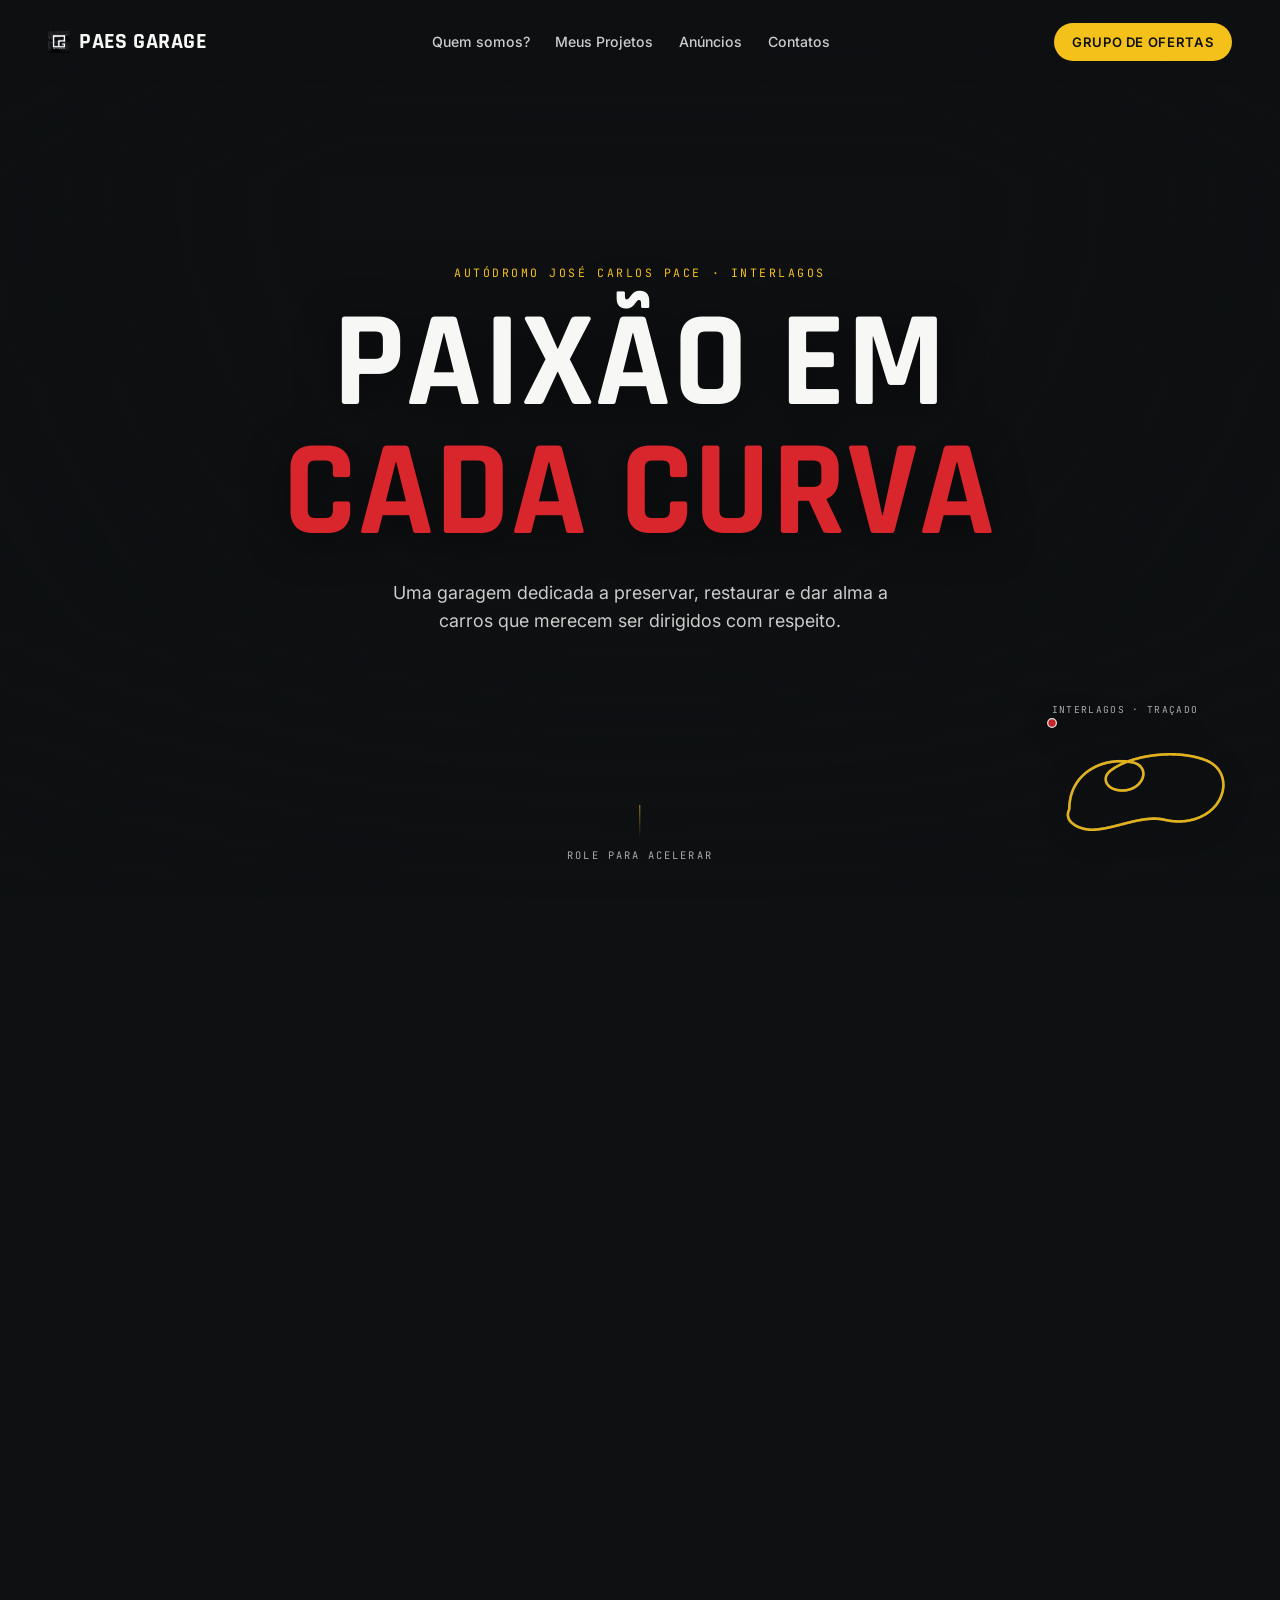
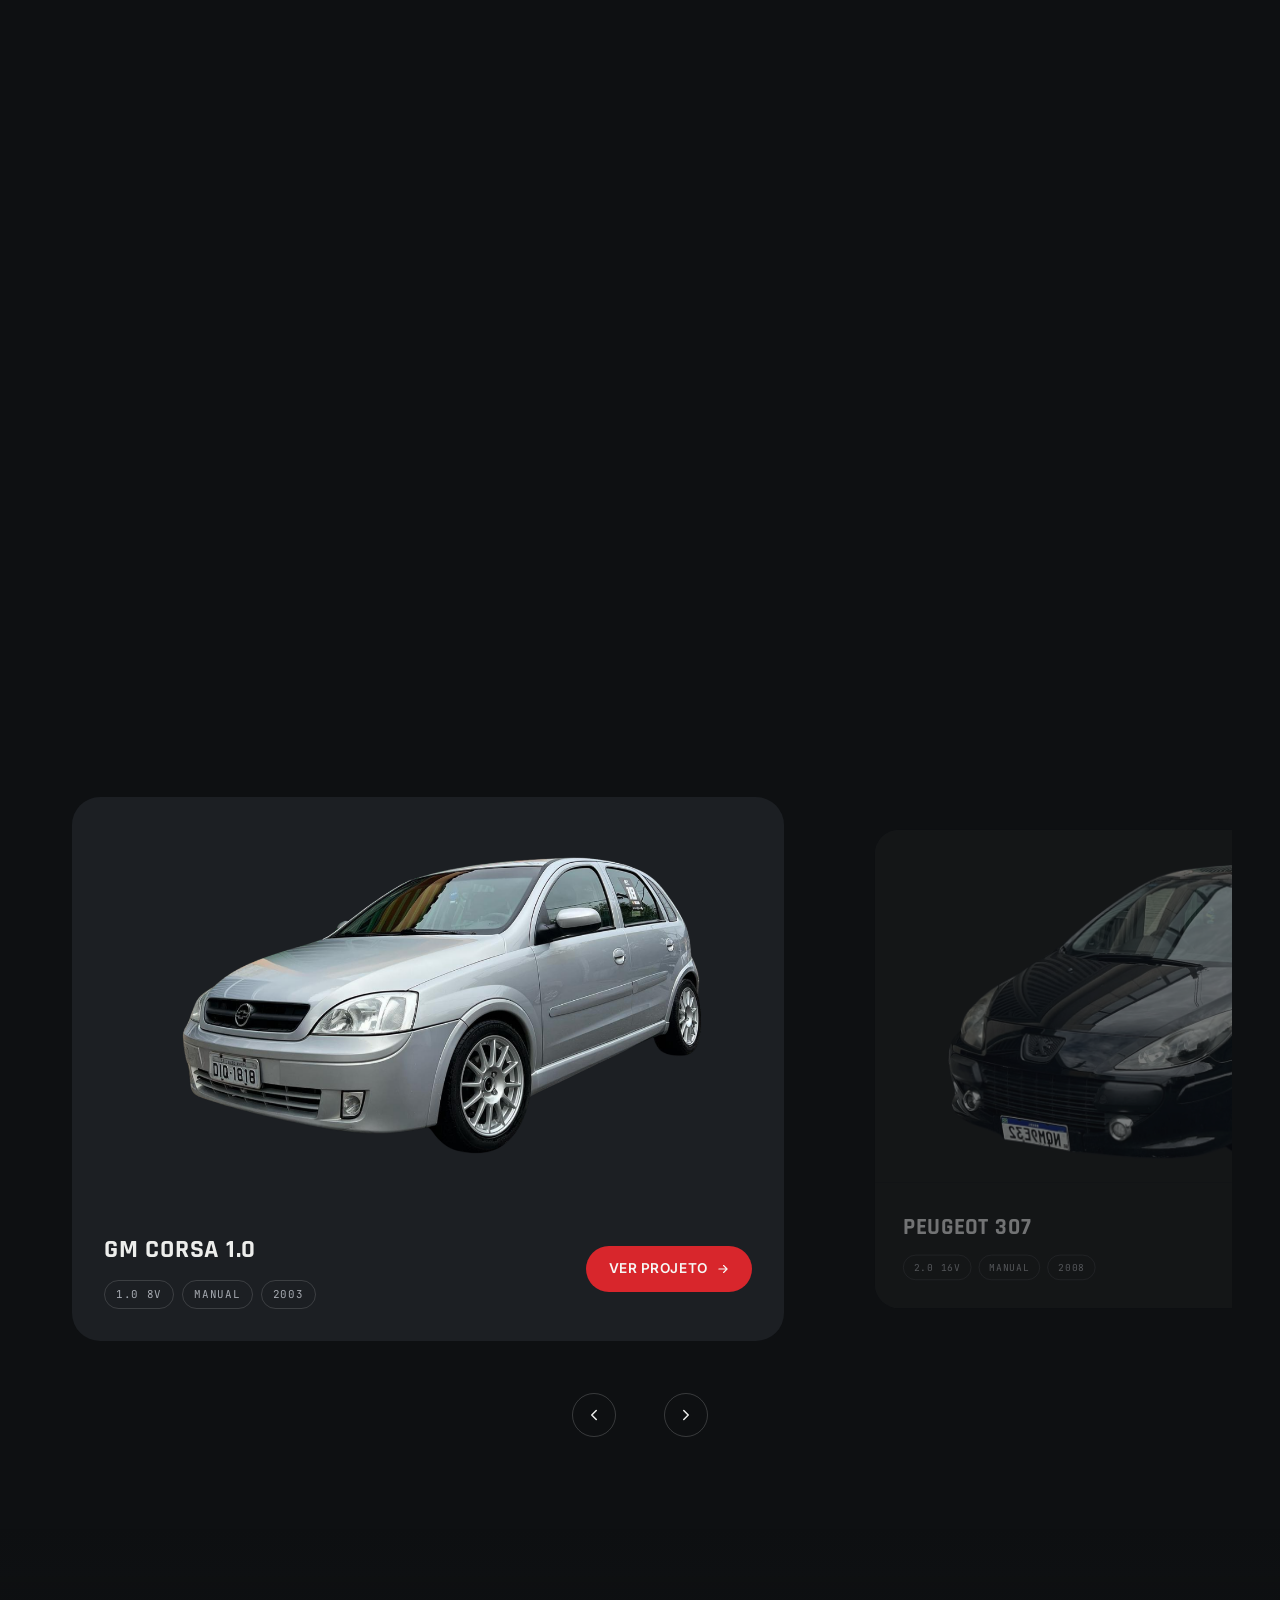
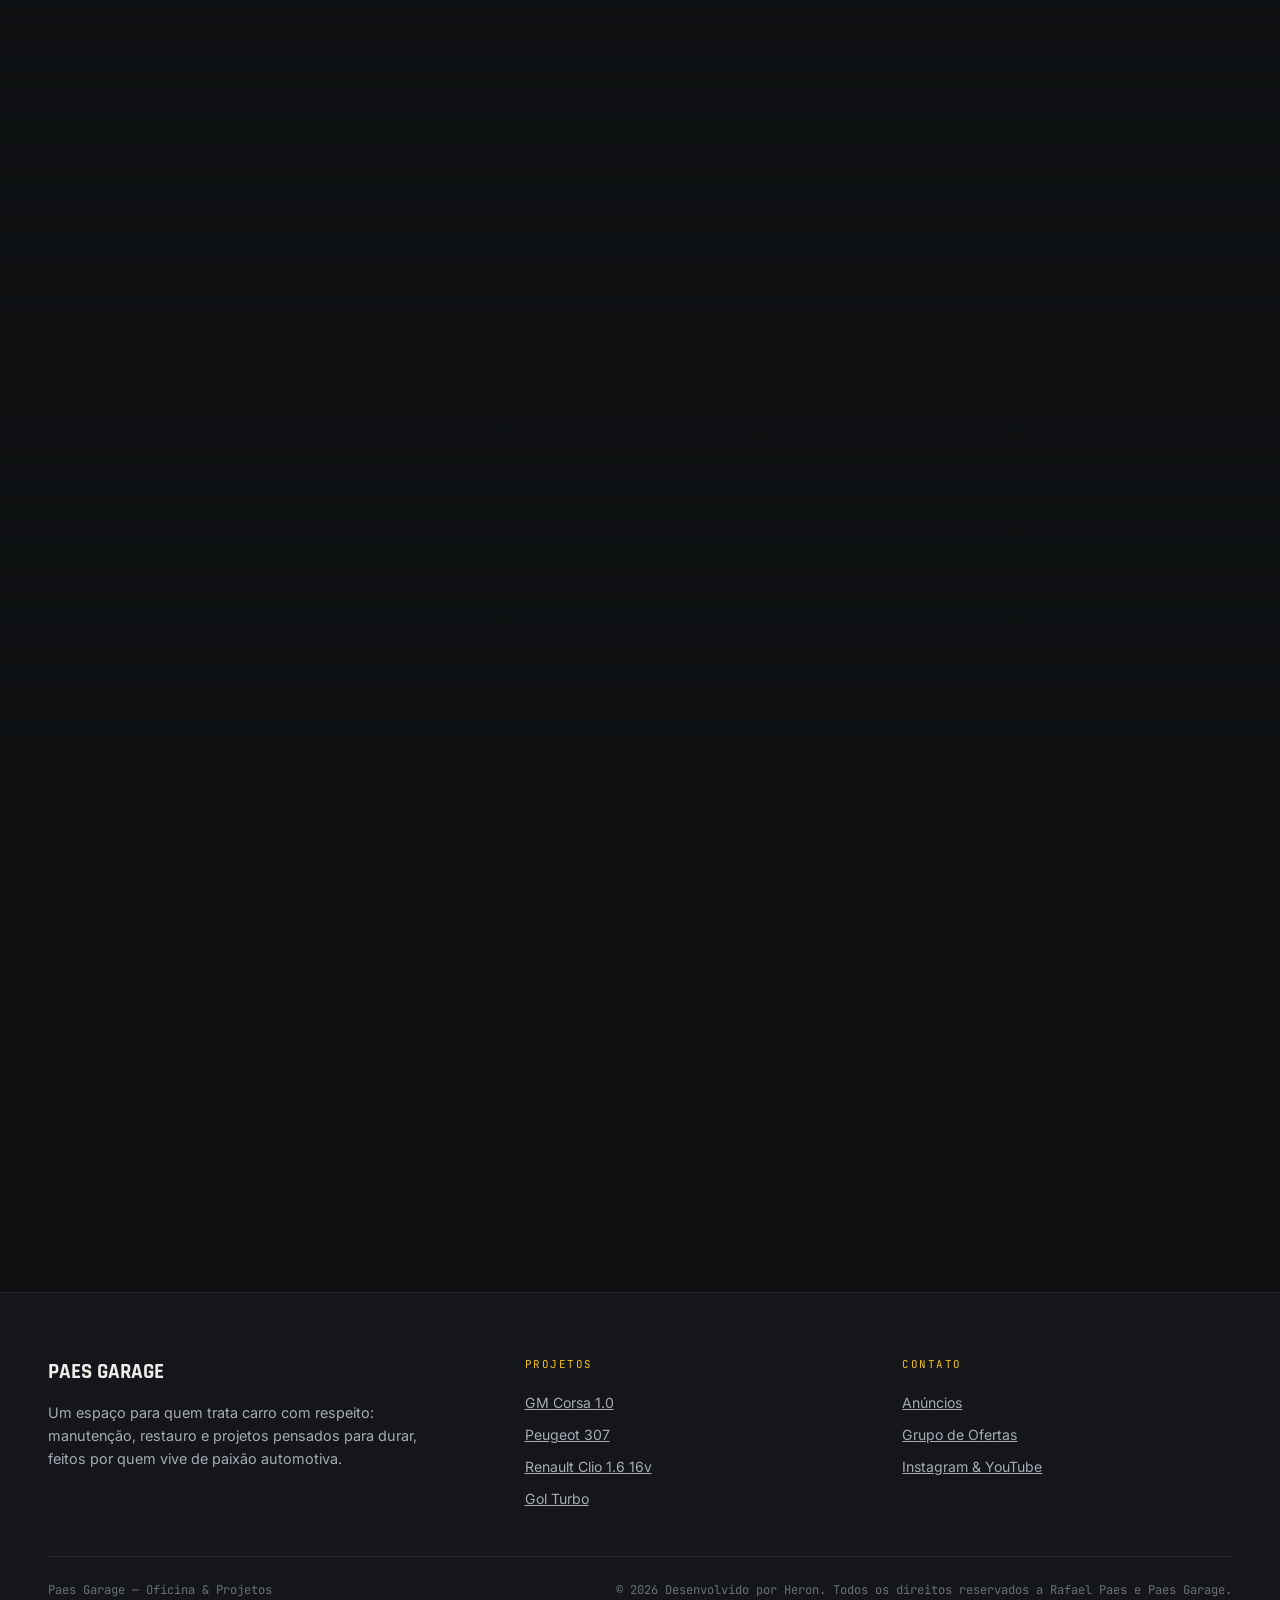
==== index.html @ 477b5054 "Update/adjustes-file" ====
<!DOCTYPE html>
<html lang="pt-BR">

<head>
    <meta charset="UTF-8" />
    <meta name="viewport" content="width=device-width, initial-scale=1.0" />
    <title>Paes Garage — Oficina, projetos e paixão por carros</title>
    <meta name="description"
        content="Paes Garage: restauração, manutenção e projetos automotivos com a pista de Interlagos como pano de fundo." />
    <link rel="icon" href="./images/icone.jpg" type="image/svg+xml" />

    <link rel="preconnect" href="https://fonts.googleapis.com" />
    <link rel="preconnect" href="https://fonts.gstatic.com" crossorigin />
    <link
        href="https://fonts.googleapis.com/css2?family=Rajdhani:wght@500;600;700&family=Inter:wght@400;500;600&family=JetBrains+Mono:wght@400;500&display=swap"
        rel="stylesheet" />

    <link rel="stylesheet" href="./styles/style.css" />


    <script src="https://cdnjs.cloudflare.com/ajax/libs/gsap/3.12.5/gsap.min.js"></script>
    <script src="https://cdnjs.cloudflare.com/ajax/libs/gsap/3.12.5/ScrollTrigger.min.js"></script>
</head>

<body>
    <!-- =========================================================
       BACKGROUND FIXO — vídeo do circuito + mapa-assinatura
       Fica atrás de tudo (z-index 0); as seções rolam por cima.
       ========================================================= -->
    <div class="circuit-bg" aria-hidden="true">
        <video id="scrollVideo" class="circuit-bg__video" src="./animation/Interlagos.mp4" muted playsinline
            preload="auto"></video>
        <div class="circuit-bg__vignette"></div>
        <div class="circuit-bg__scrim"></div>

        <div class="track-hud">
            <span class="track-hud__label">Interlagos · traçado</span>
            <svg viewBox="0 0 220 150">
                <path class="track-path"
                    d="M20 100 C20 60 55 40 90 45 C115 48 108 75 85 78 C65 80 55 65 68 55 C90 38 140 30 175 42 C200 50 205 75 190 95 C178 110 155 118 130 112 C100 105 60 130 35 122 C22 118 15 110 20 100 Z" />
                <path class="track-path-progress"
                    d="M20 100 C20 60 55 40 90 45 C115 48 108 75 85 78 C65 80 55 65 68 55 C90 38 140 30 175 42 C200 50 205 75 190 95 C178 110 155 118 130 112 C100 105 60 130 35 122 C22 118 15 110 20 100 Z" />
                <circle class="track-dot" r="5" />
            </svg>
        </div>
    </div>

    <div class="site-content">
        <!-- =========================================================
         HEADER HÍBRIDO
         ========================================================= -->
        <header class="header">
            <div class="header__inner">
                <a href="#" class="header__brand" aria-label="Paes Garage — início">
                    <img style="width: 1em;" src="./images/icone.jpg" alt="">
                    Paes Garage
                </a>

                <button class="header__toggle" aria-label="Abrir menu" aria-expanded="false" aria-controls="siteNav">
                    <span></span><span></span><span></span>
                </button>

                <nav class="header__nav" id="siteNav" aria-label="Navegação principal">
                    <a href="#about-me" class="header__link">Quem somos?</a>
                    <a href="#projetos" class="header__link">Meus Projetos</a>
                    <a href="#anuncios" class="header__link">Anúncios</a>
                    <a href="#contatos" class="header__link">Contatos</a>
                </nav>

                <a href="#contatos" class="header__cta">Grupo de Ofertas</a>
            </div>
        </header>

        <main>
            <!-- =========================================================
           HERO
           ========================================================= -->
            <section class="hero">
                <div class="hero__stage">
                    <span class="eyebrow hero__eyebrow">Autódromo José Carlos Pace · Interlagos</span>
                    <h1 class="hero__title">Paixão em<span>cada curva</span></h1>
                    <p class="hero__subtitle">
                        Uma garagem dedicada a preservar, restaurar e dar alma a carros que merecem ser dirigidos com
                        respeito.
                    </p>
                    <div class="hero__scrollcue"><span class="hero__scrollcue-line"></span>Role para acelerar</div>
                </div>
            </section>

            <!-- =========================================================
           QUEM SOMOS
           ========================================================= -->
            <section class="about" id="about-me">
                <div class="container about__panel glass-panel reveal">
                    <div class="about__carousel" data-carousel>
                        <div class="about__slide is-active">
                            <img src="./images/sobre/rafa-paes.jpg" alt="Rafael Paes o intusiasta" loading="lazy" />
                        </div>
                        <div class="about__slide">
                            <img src="./images/sobre/mecanic-corsa.jpg" alt="Dicas que ajudam em cada projeto"
                                loading="lazy" />
                        </div>
                        <div class="about__slide">
                            <img src="./images/sobre/anuncios.jpg" alt="anuncios que correm aqui" loading="lazy" />
                        </div>
                        <div class="about__dots">
                            <button class="about__dot is-active" aria-label="Ver foto 1"></button>
                            <button class="about__dot" aria-label="Ver foto 2"></button>
                            <button class="about__dot" aria-label="Ver foto 3"></button>
                        </div>
                    </div>

                    <div class="about__text">
                        <h2>Paes Garage</h2>
                        <p>
                            Muito mais do que uma página de carros, a Paes Garage é a concretização da paixão de uma
                            vida inteira.
                            À frente de cada projeto está o Rafa, o fundador e o coração da garagem. Desde sempre
                            fascinado pelo
                            universo automotivo, Rafa transformou sua curiosidade técnica e amor por carros em um espaço
                            onde a
                            mecânica é tratada com diversão, precisão e arte.
                        </p>
                        <p>
                            Para ele, cada carro que entra na Paes Garage não é apenas um projeto, mas um sonho que
                            merece atenção
                            aos mínimos detalhes. Seja buscando a melhor performance, revivendo um ícone ou apenas
                            curtindo seus
                            aspectos, aqui transmitimos nosso amor pelos carros em cada detalhe de nossos projetos.
                        </p>
                    </div>
                </div>
            </section>

            <!-- =========================================================
           MEUS PROJETOS — configurador
           ========================================================= -->
            <section class="projects" id="projetos">
                <div class="container">
                    <div class="projects__head reveal">
                        <span class="eyebrow">Configurador de projetos</span>
                        <h2>Meus Projetos</h2>
                    </div>

                    <div class="configurator">
                        <div class="configurator__viewport">
                            <div class="configurator__track">
                                <div class="car-slide is-active" id="corsa-card">
                                    <div class="car-slide__card">
                                        <div class="car-slide__media">
                                            <img src="./images/capas/corsa.png" alt="GM Corsa 1.0" loading="lazy" />
                                        </div>
                                        <div class="car-slide__body">
                                            <div>
                                                <div class="car-slide__name">GM Corsa 1.0</div>
                                                <div class="car-slide__specs">
                                                    <span class="spec-chip">1.0 8V</span>
                                                    <span class="spec-chip">Manual</span>
                                                    <span class="spec-chip">2003</span>
                                                </div>
                                            </div>
                                            <button class="btn-primary" data-open-project="corsa">
                                                Ver Projeto
                                                <svg width="14" height="14" viewBox="0 0 24 24" fill="none"
                                                    aria-hidden="true">
                                                    <path d="M5 12h14M13 6l6 6-6 6" stroke="currentColor"
                                                        stroke-width="2" stroke-linecap="round"
                                                        stroke-linejoin="round" />
                                                </svg>
                                            </button>
                                        </div>
                                    </div>
                                </div>

                                <div class="car-slide" id="peugeot-307-card">
                                    <div class="car-slide__card">
                                        <div class="car-slide__media">
                                            <img src="./images/capas/peugeot-307-preto.png" alt="Peugeot 307"
                                                loading="lazy" />
                                        </div>
                                        <div class="car-slide__body">
                                            <div>
                                                <div class="car-slide__name">Peugeot 307</div>
                                                <div class="car-slide__specs">
                                                    <span class="spec-chip">2.0 16V</span>
                                                    <span class="spec-chip">MAnual</span>
                                                    <span class="spec-chip">2008</span>
                                                </div>
                                            </div>
                                            <button class="btn-primary" data-open-project="peugeot-307">
                                                Ver Projeto
                                                <svg width="14" height="14" viewBox="0 0 24 24" fill="none"
                                                    aria-hidden="true">
                                                    <path d="M5 12h14M13 6l6 6-6 6" stroke="currentColor"
                                                        stroke-width="2" stroke-linecap="round"
                                                        stroke-linejoin="round" />
                                                </svg>
                                            </button>
                                        </div>
                                    </div>
                                </div>

                                <div class="car-slide" id="clio-verde-card">
                                    <div class="car-slide__card">
                                        <div class="car-slide__media">
                                            <img src="./images/capas/clio-01-16v.png"
                                                alt="Renault Clio 1.6 Privilége 16v" loading="lazy" />
                                        </div>
                                        <div class="car-slide__body">
                                            <div>
                                                <div class="car-slide__name">Renault Clio 1.6 Privilége 16v</div>
                                                <div class="car-slide__specs">
                                                    <span class="spec-chip">1.6 16V</span>
                                                    <span class="spec-chip">Manual</span>
                                                    <span class="spec-chip">2011</span>
                                                </div>
                                            </div>
                                            <button class="btn-primary" data-open-project="clio">
                                                Ver Projeto
                                                <svg width="14" height="14" viewBox="0 0 24 24" fill="none"
                                                    aria-hidden="true">
                                                    <path d="M5 12h14M13 6l6 6-6 6" stroke="currentColor"
                                                        stroke-width="2" stroke-linecap="round"
                                                        stroke-linejoin="round" />
                                                </svg>
                                            </button>
                                        </div>
                                    </div>
                                </div>
                                <div class="car-slide" id="gol-branco-turbo-card">
                                    <div class="car-slide__card">
                                        <div class="car-slide__media">
                                            <img src="./images/capas/gol-turbo-branco.png" alt="gol-branco-turbo"
                                                loading="lazy" />
                                        </div>
                                        <div class="car-slide__body">
                                            <div>
                                                <div class="car-slide__name">Volkwagem Gol Turbo</div>
                                                <div class="car-slide__specs">
                                                    <span class="spec-chip">1.8 8v</span>
                                                    <span class="spec-chip">Manual</span>
                                                    <span class="spec-chip">2005</span>
                                                </div>
                                            </div>
                                            <button class="btn-primary" data-open-project="gol-branco-turbo">
                                                Ver Projeto
                                                <svg width="14" height="14" viewBox="0 0 24 24" fill="none"
                                                    aria-hidden="true">
                                                    <path d="M5 12h14M13 6l6 6-6 6" stroke="currentColor"
                                                        stroke-width="2" stroke-linecap="round"
                                                        stroke-linejoin="round" />
                                                </svg>
                                            </button>
                                        </div>
                                    </div>
                                </div>
                            </div>
                        </div>

                        <div class="configurator__controls">
                            <button class="configurator__arrow" data-configurator="prev" aria-label="Projeto anterior">
                                <svg viewBox="0 0 24 24" fill="none" aria-hidden="true">
                                    <path d="M15 6l-6 6 6 6" stroke="currentColor" stroke-width="2"
                                        stroke-linecap="round" stroke-linejoin="round" />
                                </svg>
                            </button>
                            <div class="configurator__dashes"></div>
                            <button class="configurator__arrow" data-configurator="next" aria-label="Próximo projeto">
                                <svg viewBox="0 0 24 24" fill="none" aria-hidden="true">
                                    <path d="M9 6l6 6-6 6" stroke="currentColor" stroke-width="2" stroke-linecap="round"
                                        stroke-linejoin="round" />
                                </svg>
                            </button>
                        </div>
                    </div>
                </div>
            </section>

            <!-- =========================================================
           ANÚNCIOS
           ========================================================= -->
            <section class="ads" id="anuncios">
                <div class="container">
                    <div class="ads__head reveal">
                        <span class="eyebrow">Carros e Oportunidades</span>
                        <h2>Anúncios</h2>
                    </div>

                    <div class="ads__grid">
                        <article class="ad-card reveal">
                            <div class="ad-card__media">
                                <img src="./images/anuncios/ds3-venda.jpg" alt="Citroën DS3 THP" loading="lazy" />
                            </div>
                            <span class="ad-card__tag">Carro disponível</span>
                            <div class="ad-card__body">
                                <h3 class="ad-card__title">Citroën DS3 THP</h3>
                                <div class="ad-card__price">Consulte valores</div>
                                <p class="ad-card__desc">DS3 extremamente bem cuidado, com preparação feita visando
                                    performance e confiabilidade, além de acabamento impecável e diversos upgrades de
                                    qualidade.</p>
                                <div class="ad-card__footer">
                                    <span class="spec-chip">R$ 87.000</span>
                                    <button class="link-ghost" data-open-ad="Citroen-DS3-THP">Ver detalhes</button>
                                </div>
                            </div>
                        </article>

                        <article class="ad-card reveal">
                            <div class="ad-card__media">
                                <img src="./images/anuncios/ip-tsi-branco.jpg" alt="UP! TSI MOVE STAGE 3"
                                    loading="lazy" />
                            </div>
                            <span class="ad-card__tag">Carro disponível</span>
                            <div class="ad-card__body">
                                <h3 class="ad-card__title">UP! TSI MOVE STAGE 3 </h3>
                                <div class="ad-card__price">Consulte valores</div>
                                <p class="ad-card__desc">Up! TSI Stage 3, bem montado, com manutenção rigorosa e pronto
                                    pra uso. Carro forte e confiável.


                                </p>
                                <div class="ad-card__footer">
                                    <span class="spec-chip">R$ 51.000</span>
                                    <button class="link-ghost" data-open-ad="kit-suspensao">Ver detalhes</button>
                                </div>
                            </div>
                        </article>

                        <article class="ad-card reveal">
                            <div class="ad-card__media">
                                <img src="./images/anuncios/ds3-amarelo-venda.jpg" alt="DS3 1.6 TURBO" loading="lazy" />
                            </div>
                            <span class="ad-card__tag">Carro disponível</span>
                            <div class="ad-card__body">
                                <h3 class="ad-card__title">DS3 1.6 THP</h3>
                                <div class="ad-card__price">Consulte valores</div>
                                <p class="ad-card__desc">DS3 100% original, extremamente conservado, com procedência
                                    garantida, pintura original sem retoques e mecânica em ótimo estado.

                                </p>
                                <div class="ad-card__footer">
                                    <span class="spec-chip">R$55.000</span>
                                    <button class="link-ghost" data-open-ad="escapamento-esportivo">Ver
                                        detalhes</button>
                                </div>
                            </div>
                        </article>
                    </div>
                </div>
            </section>

            <!-- =========================================================
           CONTATOS
           ========================================================= -->
            <section class="contact" id="contatos">
                <div class="container">
                    <div class="contact__panel glass-panel reveal">
                        <h2>Fala com a gente</h2>
                        <p>Dúvidas, orçamentos ou só bater um papo sobre carros — escolha o canal que preferir.</p>
                        <div class="contact__links">
                            <a class="contact__link" href="https://www.instagram.com/paesgarage/" target="_blank"
                                rel="noopener">
                                <svg viewBox="0 0 24 24" fill="none" aria-hidden="true">
                                    <rect x="3" y="3" width="18" height="18" rx="5" stroke="currentColor"
                                        stroke-width="1.6" />
                                    <circle cx="12" cy="12" r="4.2" stroke="currentColor" stroke-width="1.6" />
                                    <circle cx="17.3" cy="6.7" r="1.1" fill="currentColor" />
                                </svg>
                                Instagram
                            </a>
                            <a class="contact__link"
                                href="https://api.whatsapp.com/send?phone=5511997145234&text=Ol%C3%A1%21+Gostaria+de+saber+mais+sobre+como+anunciar+meu+carro&fbclid=PAZXh0bgNhZW0CMTEAc3J0YwZhcHBfaWQMMjU2MjgxMDQwNTU4AAGnxd1yEgrj-O_OWa1xydAeVepAXfWAUnK8oljBgI_8-cHyd5sePBGWlsHcUsg_aem_NPfN_SiFXwIYnFDE3zbUTA"
                                target="_blank" rel="noopener">
                                <svg viewBox="0 0 24 24" fill="none" aria-hidden="true">
                                    <path d="M12 3a8.5 8.5 0 00-7.4 12.7L3 21l5.5-1.5A8.5 8.5 0 1012 3z"
                                        stroke="currentColor" stroke-width="1.6" stroke-linejoin="round" />
                                    <path
                                        d="M9 9.8c0 3.2 2.4 5.4 5.4 5.4.8 0 1-.5.9-1.1l-.2-.9c-.1-.5-.6-.7-1-.5l-.7.3c-.6.3-1-.1-1.7-.8-.7-.7-1.1-1.1-.8-1.7l.3-.7c.2-.4 0-.9-.5-1l-.9-.2c-.6-.1-1.1.1-1.1.9z"
                                        fill="currentColor" />
                                </svg>
                                Grupo do WhatsApp
                            </a>
                            <a class="contact__link" href="https://www.youtube.com/watch?v=ZKr8j4udywQ" target="_blank"
                                rel="noopener">
                                <svg viewBox="0 0 24 24" fill="none" aria-hidden="true">
                                    <rect x="2.5" y="6" width="19" height="12" rx="3.5" stroke="currentColor"
                                        stroke-width="1.6" />
                                    <path d="M10.5 9.5l5 2.5-5 2.5v-5z" fill="currentColor" />
                                </svg>
                                YouTube
                            </a>
                        </div>
                    </div>
                </div>
            </section>
        </main>

        <!-- =========================================================
         FOOTER
         ========================================================= -->
        <footer class="site-footer">
            <div class="container">
                <div class="footer__grid">
                    <div>
                        <div class="footer__brand">Paes Garage</div>
                        <p class="footer__mission">
                            Um espaço para quem trata carro com respeito: manutenção, restauro e projetos pensados para
                            durar,
                            feitos por quem vive de paixão automotiva.
                        </p>
                    </div>
                    <div>
                        <div class="footer__heading">Projetos</div>
                        <ul class="footer__list">
                            <li><a href="#corsa-card">GM Corsa 1.0</a></li>
                            <li><a href="#peugeot-307-card">Peugeot 307</a></li>
                            <li><a href="#clio-verde-card">Renault Clio 1.6 16v</a></li>
                            <li><a href="#gol-branco-turbo-card">Gol Turbo</a></li>
                        </ul>
                    </div>
                    <div>
                        <div class="footer__heading">Contato</div>
                        <ul class="footer__list">
                            <li><a href="#anuncios">Anúncios</a></li>
                            <li><a href="#contatos">Grupo de Ofertas</a></li>
                            <li><a href="#contatos">Instagram &amp; YouTube</a></li>
                        </ul>
                    </div>
                </div>
                <div class="footer__bottom">
                    <span>Paes Garage — Oficina &amp; Projetos</span>
                    <span>© 2026 Desenvolvido por Heron. Todos os direitos reservados a Rafael Paes e Paes
                        Garage.</span>
                </div>
            </div>
        </footer>
    </div>

    <!-- =========================================================
       MODAL "WIKI" — reutilizado por projetos e anúncios
       ========================================================= -->
    <div class="modal" aria-hidden="true" role="dialog" aria-modal="true" aria-labelledby="modalTitle">
        <div class="modal__backdrop"></div>
        <div class="modal__dialog">
            <button class="modal__close" aria-label="Fechar">
                <svg viewBox="0 0 24 24" fill="none" aria-hidden="true">
                    <path d="M6 6l12 12M18 6L6 18" stroke="currentColor" stroke-width="2" stroke-linecap="round" />
                </svg>
            </button>

            <div class="modal__gallery"><img src="" alt="" /></div>
            <div class="modal__thumbs"></div>

            <div class="modal__content">
                <span class="eyebrow modal__eyebrow"></span>
                <h3 class="modal__title" id="modalTitle"></h3>
                <p class="modal__tagline"></p>

                <div class="modal__tabs">
                    <button class="modal__tab is-active" data-tab="overview">Visão Geral</button>
                    <button class="modal__tab" data-tab="specs">Especificações</button>
                </div>

                <div class="modal__panel is-active" data-panel="overview">
                    <p></p>
                </div>
                <div class="modal__panel" data-panel="specs">
                    <dl class="modal__specs"></dl>
                </div>
            </div>
        </div>
    </div>

    <script src="./scripts/script.js" defer></script>
</body>

</html>
---- styles/style.css ----
/* ==========================================================================
   PAES GARAGE — style.css
   Arquitetura: background de vídeo fixo (circuito de Interlagos) com as
   seções do site rolando por cima, em painéis translúcidos.
   ========================================================================== */

/* ---------- 1. Tokens ---------- */
:root {
    /* cores */
    --asphalt-950: #0e1012;
    --asphalt-900: #14161a;
    --asphalt-800: #1c1f23;
    --asphalt-700: #292d33;
    --concrete-500: #6b7078;
    --concrete-300: #a7abb2;
    --paper-100: #edeeec;
    --paper-050: #f7f7f5;
    --racing-red: #d8262c;
    --racing-red-dim: #7d1418;
    --pit-yellow: #f4c11b;

    /* tipografia */
    --font-display: "Rajdhani", "Arial Narrow", sans-serif;
    --font-body: "Inter", -apple-system, BlinkMacSystemFont, "Segoe UI", sans-serif;
    --font-mono: "JetBrains Mono", "Courier New", monospace;

    /* layout */
    --container-w: 1240px;
    --gutter: clamp(1.25rem, 4vw, 3rem);
    --radius-lg: 28px;
    --radius-md: 16px;
    --radius-sm: 10px;
    --header-h: 84px;

    /* motion */
    --ease-out: cubic-bezier(0.16, 1, 0.3, 1);
    --ease-in-out: cubic-bezier(0.65, 0, 0.35, 1);
}

/* ---------- 2. Reset ---------- */
*,
*::before,
*::after {
    box-sizing: border-box;
    margin: 0;
    padding: 0;
}

html {
    scroll-behavior: smooth;
}

@media (prefers-reduced-motion: reduce) {
    html {
        scroll-behavior: auto;
    }

    *,
    *::before,
    *::after {
        animation-duration: 0.001ms !important;
        animation-iteration-count: 1 !important;
        transition-duration: 0.001ms !important;
        scroll-behavior: auto !important;
    }
}

body {
    background: var(--asphalt-950);
    color: var(--paper-100);
    font-family: var(--font-body);
    line-height: 1.6;
    overflow-x: hidden;
    -webkit-font-smoothing: antialiased;
}

img {
    max-width: 100%;
    display: block;
}

a {
    color: inherit;
}

button {
    font: inherit;
    color: inherit;
    background: none;
    border: none;
    cursor: pointer;
}

ul {
    list-style: none;
}

:focus-visible {
    outline: 2px solid var(--pit-yellow);
    outline-offset: 3px;
}

.container {
    width: min(100% - (var(--gutter) * 2), var(--container-w));
    margin-inline: auto;
}

.eyebrow {
    font-family: var(--font-mono);
    font-size: 0.72rem;
    letter-spacing: 0.22em;
    text-transform: uppercase;
    color: var(--pit-yellow);
}

.sr-only {
    position: absolute;
    width: 1px;
    height: 1px;
    overflow: hidden;
    clip: rect(0 0 0 0);
    white-space: nowrap;
}

/* ==========================================================================
   3. BACKGROUND FIXO (vídeo do circuito + mapa-assinatura)
   ========================================================================== */

.circuit-bg {
    position: fixed;
    inset: 0;
    width: 100%;
    height: 100%;
    z-index: 0;
    overflow: hidden;
    background: var(--asphalt-950);
}

.circuit-bg__video {
    width: 100%;
    height: 100%;
    object-fit: cover;
    filter: saturate(1.08) contrast(1.06) brightness(0.92);
    transform: translateZ(0);
}

.circuit-bg__vignette {
    position: absolute;
    inset: 0;
    background:
        radial-gradient(ellipse at 50% 30%, rgba(14, 16, 18, 0) 35%, rgba(14, 16, 18, 0.55) 100%),
        linear-gradient(180deg, rgba(14, 16, 18, 0.35) 0%, rgba(14, 16, 18, 0.05) 20%, rgba(14, 16, 18, 0.15) 70%, rgba(14, 16, 18, 0.6) 100%);
    pointer-events: none;
}

.circuit-bg__scrim {
    position: absolute;
    inset: 0;
    background: var(--asphalt-950);
    opacity: 0;
    /* controlado via GSAP conforme o scroll */
    pointer-events: none;
}

/* mapa-assinatura: traçado + ponto animado sincronizados ao scrub do vídeo */
.track-hud {
    position: absolute;
    right: clamp(1rem, 3vw, 2.5rem);
    bottom: clamp(1.25rem, 4vw, 2.5rem);
    width: clamp(120px, 16vw, 190px);
    opacity: 0.92;
    filter: drop-shadow(0 6px 18px rgba(0, 0, 0, 0.45));
}

.track-hud__label {
    font-family: var(--font-mono);
    font-size: 0.6rem;
    letter-spacing: 0.14em;
    text-transform: uppercase;
    color: var(--paper-100);
    opacity: 0.75;
    display: block;
    margin-bottom: 0.35rem;
}

.track-hud svg {
    width: 100%;
    height: auto;
    overflow: visible;
}

.track-hud .track-path {
    fill: none;
    stroke: rgba(237, 238, 236, 0.35);
    stroke-width: 3;
    stroke-linecap: round;
}

.track-hud .track-path-progress {
    fill: none;
    stroke: var(--pit-yellow);
    stroke-width: 3;
    stroke-linecap: round;
    stroke-dasharray: 1;
    stroke-dashoffset: 1;
}

.track-hud .track-dot {
    fill: var(--racing-red);
    stroke: var(--paper-050);
    stroke-width: 1.5;
}

@media (max-width: 720px) {
    .track-hud {
        display: none;
    }
}

/* ==========================================================================
   4. HEADER HÍBRIDO
   ========================================================================== */

.header {
    position: fixed;
    top: 0;
    left: 0;
    right: 0;
    z-index: 50;
    height: var(--header-h);
    display: flex;
    align-items: center;
    padding-inline: var(--gutter);
    background: linear-gradient(180deg, rgba(14, 16, 18, 0.55) 0%, rgba(14, 16, 18, 0) 100%);
    transition: top 0.5s var(--ease-out), left 0.5s var(--ease-out), right 0.5s var(--ease-out),
        width 0.5s var(--ease-out), height 0.5s var(--ease-out), border-radius 0.5s var(--ease-out),
        background 0.5s var(--ease-out), box-shadow 0.5s var(--ease-out), padding 0.5s var(--ease-out);
}

.header__inner {
    width: 100%;
    max-width: var(--container-w);
    margin-inline: auto;
    display: flex;
    align-items: center;
    justify-content: space-between;
    gap: 1.5rem;
}

.header__brand {
    display: flex;
    align-items: center;
    gap: 0.6rem;
    font-family: var(--font-display);
    font-weight: 700;
    font-size: 1.35rem;
    letter-spacing: 0.02em;
    text-transform: uppercase;
    color: var(--paper-050);
    text-decoration: none;
}

.header__brand-mark {
    width: 28px;
    height: 28px;
    flex-shrink: 0;
}

.header__nav {
    display: flex;
    align-items: center;
    gap: clamp(1rem, 2vw, 2rem);
}

.header__link {
    text-decoration: none;
    font-size: 0.88rem;
    font-weight: 500;
    color: var(--paper-100);
    opacity: 0.85;
    position: relative;
    padding-block: 0.3rem;
    transition: opacity 0.25s var(--ease-out);
}

.header__link::after {
    content: "";
    position: absolute;
    left: 0;
    bottom: 0;
    width: 100%;
    height: 2px;
    background: var(--racing-red);
    transform: scaleX(0);
    transform-origin: left;
    transition: transform 0.3s var(--ease-out);
}

.header__link:hover {
    opacity: 1;
}

.header__link:hover::after {
    transform: scaleX(1);
}

.header__cta {
    display: inline-flex;
    align-items: center;
    gap: 0.4rem;
    font-size: 0.82rem;
    font-weight: 600;
    text-transform: uppercase;
    letter-spacing: 0.05em;
    color: var(--asphalt-950);
    background: var(--pit-yellow);
    padding: 0.55rem 1.1rem;
    border-radius: 999px;
    text-decoration: none;
    transition: transform 0.25s var(--ease-out), box-shadow 0.25s var(--ease-out);
    white-space: nowrap;
}

.header__cta:hover {
    transform: translateY(-2px);
    box-shadow: 0 10px 20px rgba(244, 193, 27, 0.25);
}

.header__toggle {
    display: none;
}

/* estado flutuante ao rolar */
.header--floating {
    top: 14px;
    left: 50%;
    right: auto;
    transform: translateX(-50%);
    width: min(94%, 980px);
    height: 62px;
    border-radius: 999px;
    padding-inline: 1.5rem;
    background: rgba(20, 22, 26, 0.6);
    backdrop-filter: blur(18px) saturate(160%);
    -webkit-backdrop-filter: blur(18px) saturate(160%);
    box-shadow: 0 12px 40px rgba(0, 0, 0, 0.35), inset 0 1px 0 rgba(255, 255, 255, 0.06);
}

.header--floating .header__brand {
    font-size: 1.1rem;
}

@media (max-width: 860px) {
    .header__nav {
        position: fixed;
        top: 0;
        right: 0;
        height: 100vh;
        width: min(78vw, 320px);
        flex-direction: column;
        justify-content: center;
        align-items: flex-start;
        gap: 1.6rem;
        padding: 2rem;
        background: rgba(16, 18, 20, 0.97);
        backdrop-filter: blur(10px);
        transform: translateX(100%);
        transition: transform 0.4s var(--ease-out);
        z-index: 60;
    }

    .header__nav.is-open {
        transform: translateX(0);
    }

    .header__link {
        font-size: 1.1rem;
    }

    .header__toggle {
        display: flex;
        flex-direction: column;
        justify-content: center;
        gap: 5px;
        width: 32px;
        height: 24px;
        z-index: 61;
    }

    .header__toggle span {
        display: block;
        height: 2px;
        width: 100%;
        background: var(--paper-050);
        border-radius: 2px;
        transition: transform 0.3s var(--ease-out), opacity 0.3s var(--ease-out);
    }

    .header__toggle.is-active span:nth-child(1) {
        transform: translateY(7px) rotate(45deg);
    }

    .header__toggle.is-active span:nth-child(2) {
        opacity: 0;
    }

    .header__toggle.is-active span:nth-child(3) {
        transform: translateY(-7px) rotate(-45deg);
    }

    .header__cta {
        display: none;
    }
}

/* ==========================================================================
   5. CONTEÚDO GERAL / EMPILHAMENTO
   ========================================================================== */

.site-content {
    position: relative;
    z-index: 1;
}

/* ---------- 5.1 Hero ---------- */

.hero {
    position: relative;
    height: 320vh;
}

.hero__stage {
    position: sticky;
    top: 0;
    height: 100vh;
    display: flex;
    flex-direction: column;
    align-items: center;
    justify-content: center;
    text-align: center;
    padding-inline: var(--gutter);
}

.hero__eyebrow {
    margin-bottom: 1.1rem;
}

.hero__title {
    font-family: var(--font-display);
    font-weight: 700;
    text-transform: uppercase;
    line-height: 0.95;
    font-size: clamp(3rem, 11vw, 8.5rem);
    letter-spacing: 0.01em;
    color: var(--paper-050);
    text-shadow: 0 8px 40px rgba(0, 0, 0, 0.5);
}

.hero__title span {
    display: block;
    color: var(--racing-red);
}

.hero__subtitle {
    margin-top: 1.25rem;
    max-width: 46ch;
    font-size: clamp(0.95rem, 1.4vw, 1.15rem);
    color: var(--paper-100);
    opacity: 0.85;
}

.hero__scrollcue {
    position: absolute;
    bottom: clamp(1.5rem, 4vh, 3rem);
    left: 50%;
    transform: translateX(-50%);
    display: flex;
    flex-direction: column;
    align-items: center;
    gap: 0.5rem;
    font-family: var(--font-mono);
    font-size: 0.65rem;
    letter-spacing: 0.2em;
    text-transform: uppercase;
    color: var(--paper-100);
    opacity: 0.7;
}

.hero__scrollcue-line {
    width: 1px;
    height: 34px;
    background: linear-gradient(180deg, var(--pit-yellow), transparent);
    animation: scrollcue 1.8s ease-in-out infinite;
}

@keyframes scrollcue {
    0% {
        transform: scaleY(0.3);
        transform-origin: top;
        opacity: 0.4;
    }

    50% {
        transform: scaleY(1);
        opacity: 1;
    }

    100% {
        transform: scaleY(0.3);
        transform-origin: bottom;
        opacity: 0.4;
    }
}

/* ---------- 5.2 Painel translúcido genérico (glass) ---------- */

.glass-panel {
    background: rgba(18, 20, 23, 0.5);
    backdrop-filter: blur(22px) saturate(140%);
    -webkit-backdrop-filter: blur(22px) saturate(140%);
    border: 1px solid rgba(255, 255, 255, 0.06);
    border-radius: var(--radius-lg);
    box-shadow: 0 20px 60px rgba(0, 0, 0, 0.35);
}

/* ---------- 5.3 Sobre / Quem somos ---------- */

.about {
    padding-block: clamp(4rem, 10vh, 7rem);
}

.about__panel {
    padding: clamp(1.75rem, 4vw, 3.25rem);
    display: grid;
    grid-template-columns: 0.9fr 1.1fr;
    gap: clamp(2rem, 4vw, 3.5rem);
    align-items: center;
}

.about__carousel {
    position: relative;
    aspect-ratio: 4 / 5;
    border-radius: var(--radius-md);
    overflow: hidden;
    background: var(--asphalt-800);
}

.about__slide {
    position: absolute;
    inset: 0;
    opacity: 0;
    transition: opacity 1.1s var(--ease-in-out);
}

.about__slide.is-active {
    opacity: 1;
}

.about__slide img {
    width: 100%;
    height: 100%;
    object-fit: cover;
}

.about__dots {
    position: absolute;
    bottom: 14px;
    left: 50%;
    transform: translateX(-50%);
    display: flex;
    gap: 8px;
    z-index: 2;
}

.about__dot {
    width: 8px;
    height: 8px;
    border-radius: 50%;
    background: rgba(255, 255, 255, 0.4);
    transition: background 0.3s, transform 0.3s;
}

.about__dot.is-active {
    background: var(--pit-yellow);
    transform: scale(1.25);
}

.about__text h2 {
    font-family: var(--font-display);
    font-weight: 700;
    text-transform: uppercase;
    font-size: clamp(1.8rem, 3vw, 2.6rem);
    margin-bottom: 1.1rem;
    color: var(--paper-050);
}

.about__text p {
    color: var(--concrete-300);
    font-size: 0.98rem;
}

.about__text p+p {
    margin-top: 1rem;
}

@media (max-width: 860px) {
    .about__panel {
        grid-template-columns: 1fr;
    }

    .about__carousel {
        aspect-ratio: 16 / 10;
    }
}

/* ---------- 5.4 Projetos — configurador ---------- */

.projects {
    position: relative;
    padding-block: clamp(4rem, 10vh, 7rem);
}

.projects__head {
    text-align: center;
    margin-bottom: clamp(2rem, 5vh, 3.5rem);
}

.projects__head h2 {
    font-family: var(--font-display);
    text-transform: uppercase;
    font-weight: 700;
    font-size: clamp(1.8rem, 3vw, 2.6rem);
    color: var(--paper-050);
    margin-top: 0.5rem;
}

.configurator {
    position: relative;
}

.configurator__viewport {
    position: relative;
    overflow: hidden;
    cursor: grab;
    border-radius: var(--radius-lg);
}

.configurator__viewport:active {
    cursor: grabbing;
}

.configurator__track {
    display: flex;
    will-change: transform;
}

.car-slide {
    flex: 0 0 min(760px, 88vw);
    padding: clamp(0.75rem, 2vw, 1.5rem);
}

.car-slide__card {
    border-radius: var(--radius-lg);
    overflow: hidden;
    transition: transform 0.5s var(--ease-out), opacity 0.5s var(--ease-out), filter 0.5s var(--ease-out);
    transform: scale(0.88);
    opacity: 0.45;
    filter: saturate(0.6);
}

.car-slide.is-active .car-slide__card {
    transform: scale(1);
    opacity: 1;
    filter: saturate(1);
}

.car-slide__media {
    aspect-ratio: 16 / 9;
    background: var(--asphalt-800);
    position: relative;
    overflow: hidden;
}

.car-slide__media img {
    width: 100%;
    height: 100%;
    object-fit: cover;
    user-select: none;
    -webkit-user-drag: none;
}

.car-slide__body {
    background: var(--asphalt-800);
    padding: clamp(1.25rem, 3vw, 2rem);
    display: flex;
    flex-wrap: wrap;
    align-items: center;
    justify-content: space-between;
    gap: 1.25rem;
}

.car-slide__name {
    font-family: var(--font-display);
    font-weight: 700;
    text-transform: uppercase;
    font-size: clamp(1.25rem, 2vw, 1.6rem);
    letter-spacing: 0.03em;
}

.car-slide__specs {
    display: flex;
    flex-wrap: wrap;
    gap: 0.5rem;
    margin-top: 0.6rem;
}

.spec-chip {
    font-family: var(--font-mono);
    font-size: 0.68rem;
    letter-spacing: 0.06em;
    text-transform: uppercase;
    color: var(--concrete-300);
    border: 1px solid rgba(255, 255, 255, 0.14);
    border-radius: 999px;
    padding: 0.3rem 0.7rem;
}

.btn-primary {
    display: inline-flex;
    align-items: center;
    gap: 0.5rem;
    background: var(--racing-red);
    color: var(--paper-050);
    font-weight: 600;
    font-size: 0.85rem;
    text-transform: uppercase;
    letter-spacing: 0.04em;
    padding: 0.75rem 1.4rem;
    border-radius: 999px;
    transition: transform 0.25s var(--ease-out), background 0.25s var(--ease-out), box-shadow 0.25s var(--ease-out);
    white-space: nowrap;
}

.btn-primary:hover {
    background: #ef2d33;
    transform: translateY(-2px);
    box-shadow: 0 12px 24px rgba(216, 38, 44, 0.3);
}

.configurator__controls {
    display: flex;
    align-items: center;
    justify-content: center;
    gap: 1.5rem;
    margin-top: 1.75rem;
}

.configurator__arrow {
    width: 44px;
    height: 44px;
    border-radius: 50%;
    border: 1px solid rgba(255, 255, 255, 0.18);
    display: flex;
    align-items: center;
    justify-content: center;
    transition: background 0.25s var(--ease-out), transform 0.25s var(--ease-out);
}

.configurator__arrow:hover {
    background: rgba(255, 255, 255, 0.08);
    transform: translateY(-2px);
}

.configurator__arrow svg {
    width: 18px;
    height: 18px;
}

.configurator__dashes {
    display: flex;
    gap: 6px;
}

.configurator__dash {
    width: 22px;
    height: 3px;
    border-radius: 2px;
    background: rgba(255, 255, 255, 0.2);
    transition: background 0.3s, width 0.3s;
}

.configurator__dash.is-active {
    background: var(--pit-yellow);
    width: 34px;
}

/* ---------- 5.5 Anúncios ---------- */

.ads {
    padding-block: clamp(4rem, 10vh, 7rem);
    background: linear-gradient(180deg, transparent, rgba(14, 16, 18, 0.4) 40%, var(--asphalt-950) 100%);
}

.ads__head {
    text-align: center;
    margin-bottom: clamp(2rem, 5vh, 3.5rem);
}

.ads__head h2 {
    font-family: var(--font-display);
    text-transform: uppercase;
    font-weight: 700;
    font-size: clamp(1.8rem, 3vw, 2.6rem);
    color: var(--paper-050);
    margin-top: 0.5rem;
}

.ads__grid {
    display: grid;
    grid-template-columns: repeat(auto-fit, minmax(280px, 1fr));
    gap: clamp(1.25rem, 2.5vw, 2rem);
    perspective: 1200px;
}

.ad-card {
    position: relative;
    border-radius: var(--radius-md);
    background: var(--asphalt-800);
    border: 1px solid rgba(255, 255, 255, 0.06);
    overflow: hidden;
    transform-style: preserve-3d;
    transition: box-shadow 0.35s var(--ease-out);
    will-change: transform;
}

.ad-card:hover {
    box-shadow: 0 24px 50px rgba(0, 0, 0, 0.45);
}

.ad-card__media {
    aspect-ratio: 4 / 3;
    overflow: hidden;
    transform: translateZ(20px);
}

.ad-card__media img {
    width: 100%;
    height: 100%;
    object-fit: cover;
}

.ad-card__tag {
    position: absolute;
    top: 14px;
    left: 14px;
    background: var(--pit-yellow);
    color: var(--asphalt-950);
    font-family: var(--font-mono);
    font-size: 0.66rem;
    letter-spacing: 0.06em;
    text-transform: uppercase;
    padding: 0.3rem 0.6rem;
    border-radius: 6px;
    transform: translateZ(30px);
}

.ad-card__body {
    padding: 1.5rem;
    transform: translateZ(15px);
}

.ad-card__title {
    font-family: var(--font-display);
    font-weight: 700;
    font-size: 1.15rem;
    text-transform: uppercase;
}

.ad-card__price {
    font-family: var(--font-mono);
    color: var(--pit-yellow);
    font-size: 1rem;
    margin-top: 0.35rem;
}

.ad-card__desc {
    color: var(--concrete-300);
    font-size: 0.88rem;
    margin-top: 0.6rem;
}

.ad-card__footer {
    display: flex;
    justify-content: space-between;
    align-items: center;
    margin-top: 1.1rem;
}

.link-ghost {
    font-size: 0.82rem;
    font-weight: 600;
    text-transform: uppercase;
    letter-spacing: 0.04em;
    color: var(--paper-100);
    border-bottom: 1px solid var(--racing-red);
    padding-bottom: 2px;
    transition: color 0.25s var(--ease-out);
}

.link-ghost:hover {
    color: var(--pit-yellow);
}

/* ---------- 5.6 Contatos ---------- */

.contact {
    padding-block: clamp(4rem, 10vh, 6rem);
}

.contact__panel {
    padding: clamp(2rem, 5vw, 3.5rem);
    text-align: center;
}

.contact__panel h2 {
    font-family: var(--font-display);
    text-transform: uppercase;
    font-weight: 700;
    font-size: clamp(1.8rem, 3vw, 2.4rem);
    color: var(--paper-050);
}

.contact__panel p {
    color: var(--concrete-300);
    max-width: 46ch;
    margin: 0.9rem auto 2.25rem;
}

.contact__links {
    display: flex;
    flex-wrap: wrap;
    justify-content: center;
    gap: 1rem;
}

.contact__link {
    display: inline-flex;
    align-items: center;
    gap: 0.6rem;
    padding: 0.85rem 1.5rem;
    border-radius: 999px;
    border: 1px solid rgba(255, 255, 255, 0.14);
    font-weight: 600;
    font-size: 0.9rem;
    text-decoration: none;
    transition: transform 0.25s var(--ease-out), border-color 0.25s var(--ease-out), background 0.25s var(--ease-out);
}

.contact__link svg {
    width: 20px;
    height: 20px;
}

.contact__link:hover {
    transform: translateY(-3px);
    border-color: var(--pit-yellow);
    background: rgba(244, 193, 27, 0.08);
}

/* ---------- 5.7 Footer ---------- */

.site-footer {
    background: var(--asphalt-900);
    border-top: 1px solid rgba(255, 255, 255, 0.06);
    padding-block: clamp(3rem, 7vh, 4.5rem) 2rem;
}

.footer__grid {
    display: grid;
    grid-template-columns: 1.3fr 1fr 1fr;
    gap: clamp(2rem, 4vw, 3rem);
    padding-bottom: 2.5rem;
    border-bottom: 1px solid rgba(255, 255, 255, 0.08);
}

.footer__brand {
    font-family: var(--font-display);
    font-weight: 700;
    text-transform: uppercase;
    font-size: 1.3rem;
    margin-bottom: 0.75rem;
}

.footer__mission {
    color: var(--concrete-300);
    font-size: 0.9rem;
    max-width: 42ch;
}

.footer__heading {
    font-family: var(--font-mono);
    font-size: 0.68rem;
    letter-spacing: 0.14em;
    text-transform: uppercase;
    color: var(--pit-yellow);
    margin-bottom: 0.9rem;
}

.footer__list li {
    font-size: 0.88rem;
    color: var(--concrete-300);
    padding-block: 0.3rem;
}

.footer__bottom {
    display: flex;
    flex-wrap: wrap;
    justify-content: space-between;
    gap: 0.75rem;
    padding-top: 1.5rem;
    font-family: var(--font-mono);
    font-size: 0.76rem;
    color: var(--concrete-500);
}

@media (max-width: 720px) {
    .footer__grid {
        grid-template-columns: 1fr;
    }
}

/* ==========================================================================
   6. MODAL "WIKI"
   ========================================================================== */

.modal {
    position: fixed;
    inset: 0;
    z-index: 100;
    display: flex;
    align-items: center;
    justify-content: center;
    padding: clamp(1rem, 4vw, 2.5rem);
    opacity: 0;
    pointer-events: none;
    transition: opacity 0.35s var(--ease-out);
}

.modal.is-open {
    opacity: 1;
    pointer-events: auto;
}

.modal__backdrop {
    position: absolute;
    inset: 0;
    background: rgba(8, 9, 10, 0.75);
    backdrop-filter: blur(6px);
}

.modal__dialog {
    position: relative;
    width: min(920px, 100%);
    max-height: min(88vh, 800px);
    overflow-y: auto;
    background: var(--asphalt-900);
    border: 1px solid rgba(255, 255, 255, 0.08);
    border-radius: var(--radius-lg);
    transform: translateY(24px) scale(0.98);
    transition: transform 0.4s var(--ease-out);
}

.modal.is-open .modal__dialog {
    transform: translateY(0) scale(1);
}

.modal__close {
    position: absolute;
    top: 1.1rem;
    right: 1.1rem;
    width: 38px;
    height: 38px;
    border-radius: 50%;
    background: rgba(255, 255, 255, 0.08);
    display: flex;
    align-items: center;
    justify-content: center;
    z-index: 2;
    transition: background 0.25s var(--ease-out), transform 0.25s var(--ease-out);
}

.modal__close:hover {
    background: var(--racing-red);
    transform: rotate(90deg);
}

.modal__close svg {
    width: 16px;
    height: 16px;
}

.modal__gallery {
    aspect-ratio: 16 / 8;
    background: var(--asphalt-800);
    border-radius: var(--radius-lg) var(--radius-lg) 0 0;
    overflow: hidden;
}

.modal__gallery img {
    width: 100%;
    height: 100%;
    object-fit: cover;
}

.modal__thumbs {
    display: flex;
    gap: 0.6rem;
    padding: 1rem clamp(1.25rem, 3vw, 2rem) 0;
}

.modal__thumb {
    width: 64px;
    height: 46px;
    border-radius: 8px;
    overflow: hidden;
    border: 2px solid transparent;
    opacity: 0.6;
    transition: opacity 0.25s var(--ease-out), border-color 0.25s var(--ease-out);
    flex-shrink: 0;
}

.modal__thumb.is-active {
    opacity: 1;
    border-color: var(--pit-yellow);
}

.modal__thumb img {
    width: 100%;
    height: 100%;
    object-fit: cover;
}

.modal__content {
    padding: clamp(1.5rem, 4vw, 2.5rem);
}

.modal__eyebrow {
    margin-bottom: 0.5rem;
}

.modal__title {
    font-family: var(--font-display);
    font-weight: 700;
    text-transform: uppercase;
    font-size: clamp(1.5rem, 3vw, 2.1rem);
}

.modal__tagline {
    color: var(--concrete-300);
    margin-top: 0.4rem;
    font-size: 0.95rem;
}

.modal__tabs {
    display: flex;
    gap: 0.5rem;
    margin-top: 1.75rem;
    border-bottom: 1px solid rgba(255, 255, 255, 0.1);
}

.modal__tab {
    padding: 0.6rem 0.2rem;
    margin-right: 1.5rem;
    font-size: 0.85rem;
    font-weight: 600;
    text-transform: uppercase;
    letter-spacing: 0.03em;
    color: var(--concrete-300);
    border-bottom: 2px solid transparent;
    transition: color 0.25s var(--ease-out), border-color 0.25s var(--ease-out);
}

.modal__tab.is-active {
    color: var(--paper-050);
    border-color: var(--racing-red);
}

.modal__panel {
    display: none;
    padding-top: 1.5rem;
    color: var(--concrete-300);
    font-size: 0.95rem;
}

.modal__panel.is-active {
    display: block;
}

.modal__specs {
    display: grid;
    grid-template-columns: repeat(auto-fill, minmax(180px, 1fr));
    gap: 1rem;
}

.modal__spec {
    border: 1px solid rgba(255, 255, 255, 0.08);
    border-radius: var(--radius-sm);
    padding: 0.9rem 1rem;
}

.modal__spec dt {
    font-family: var(--font-mono);
    font-size: 0.62rem;
    letter-spacing: 0.1em;
    text-transform: uppercase;
    color: var(--pit-yellow);
    margin-bottom: 0.35rem;
}

.modal__spec dd {
    font-family: var(--font-display);
    font-size: 1.15rem;
    font-weight: 600;
    color: var(--paper-050);
}

body.modal-open {
    overflow: hidden;
}

/* ==========================================================================
   7. Sections generic spacing / reveal helpers
   ========================================================================== */

.reveal {
    opacity: 0;
    transform: translateY(28px);
}

.reveal.is-visible {
    opacity: 1;
    transform: translateY(0);
    transition: opacity 0.8s var(--ease-out), transform 0.8s var(--ease-out);
}
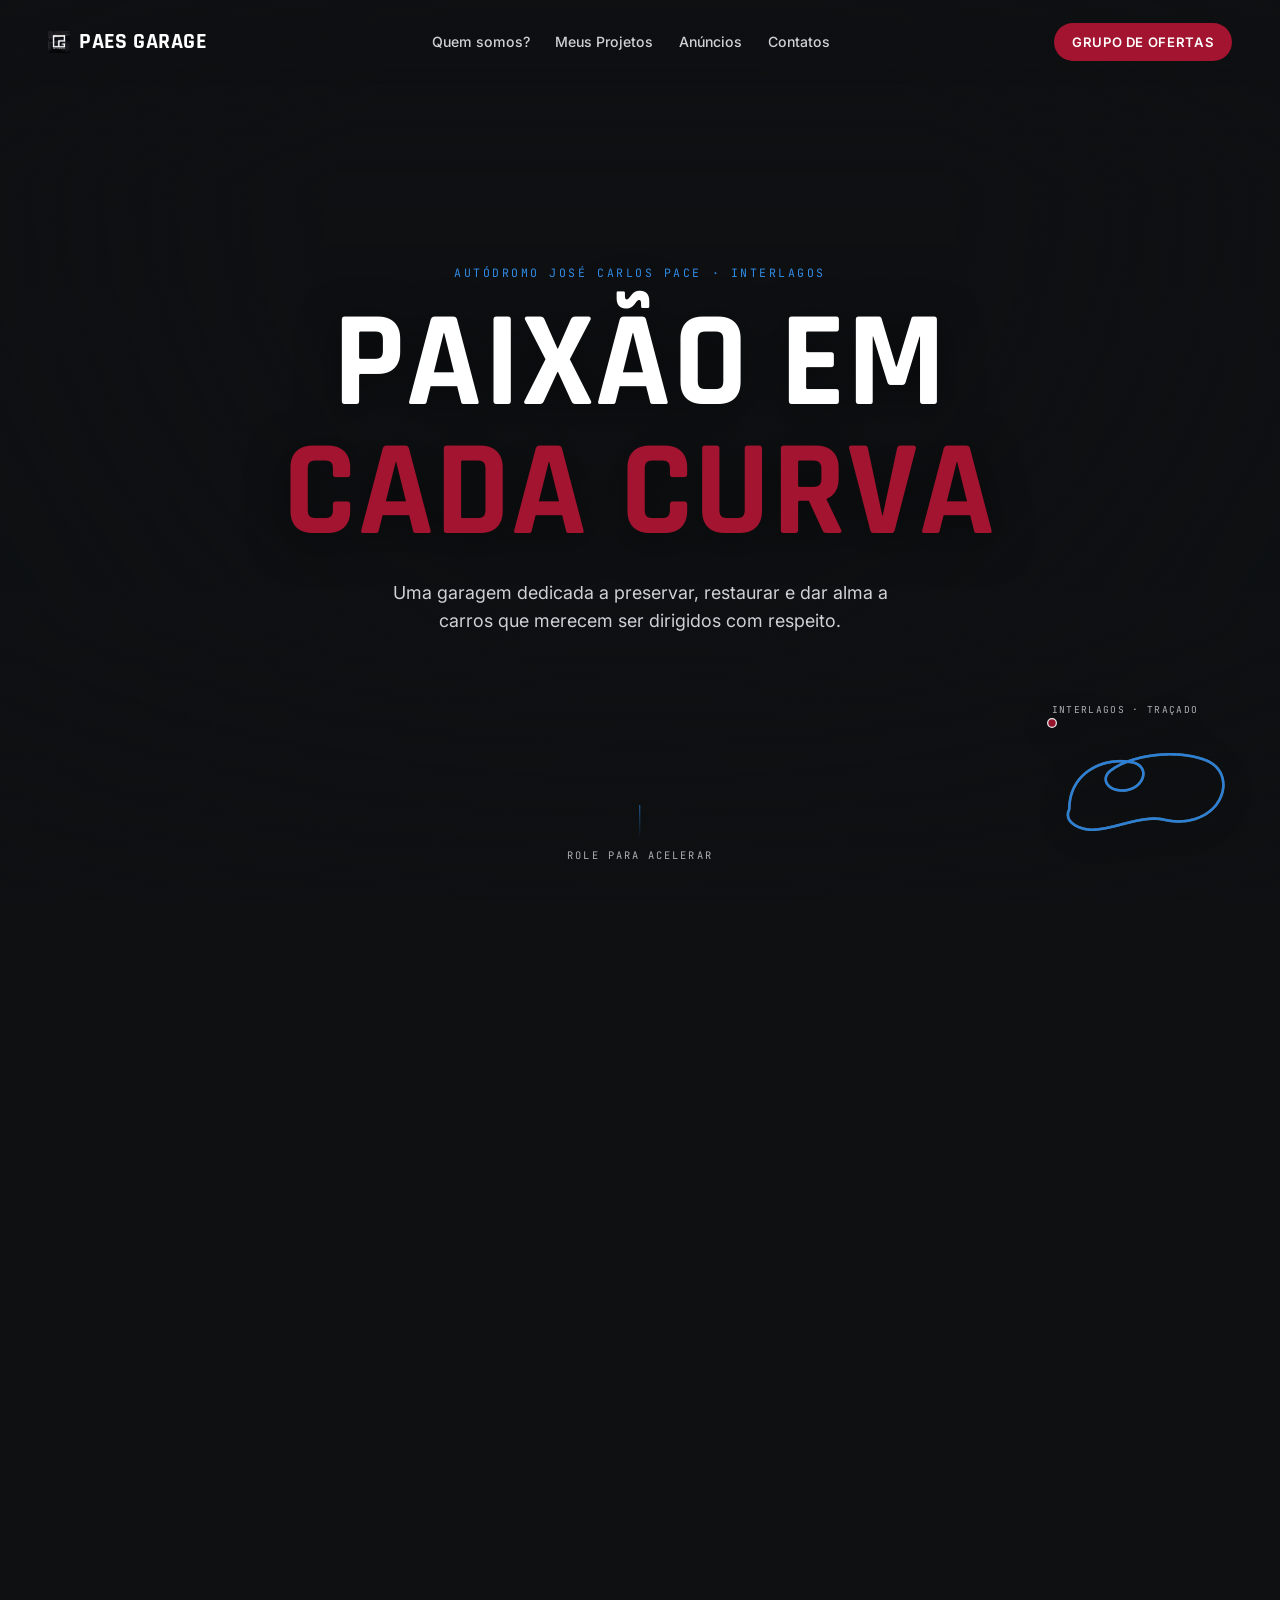
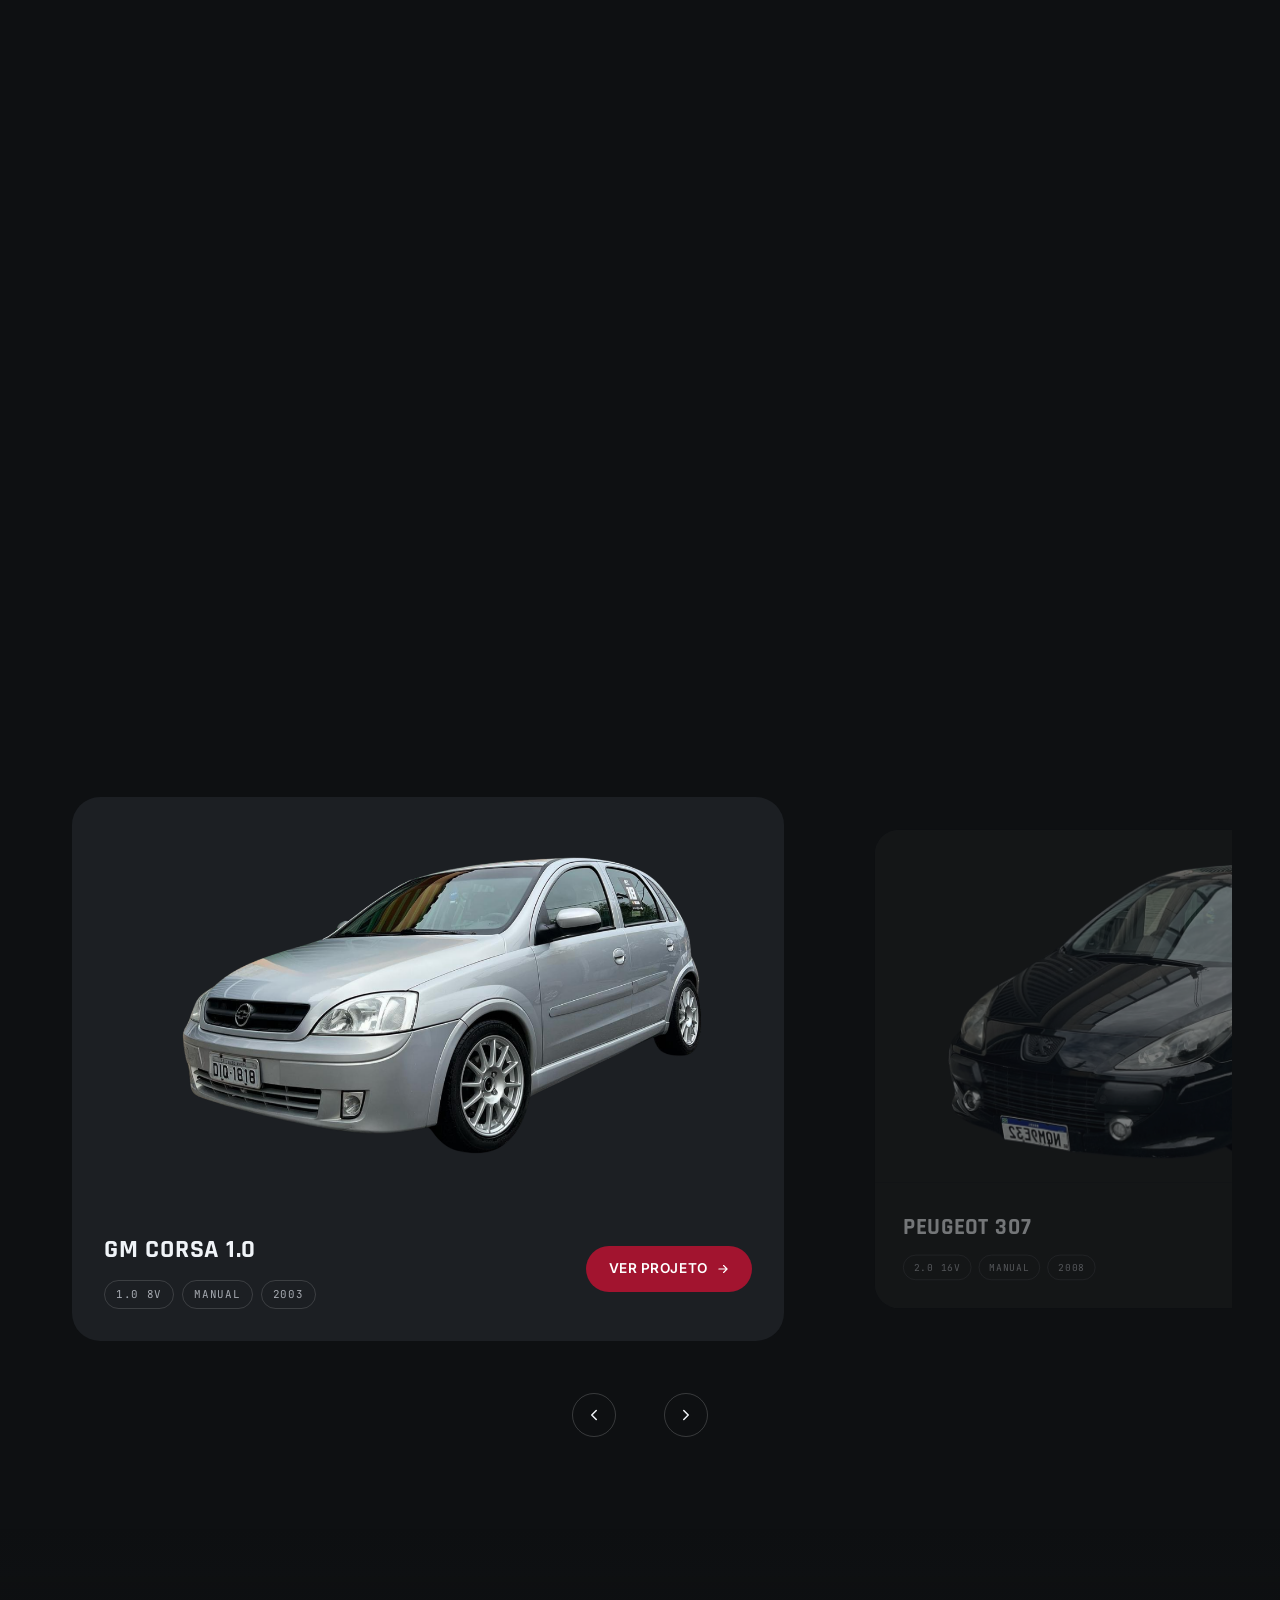
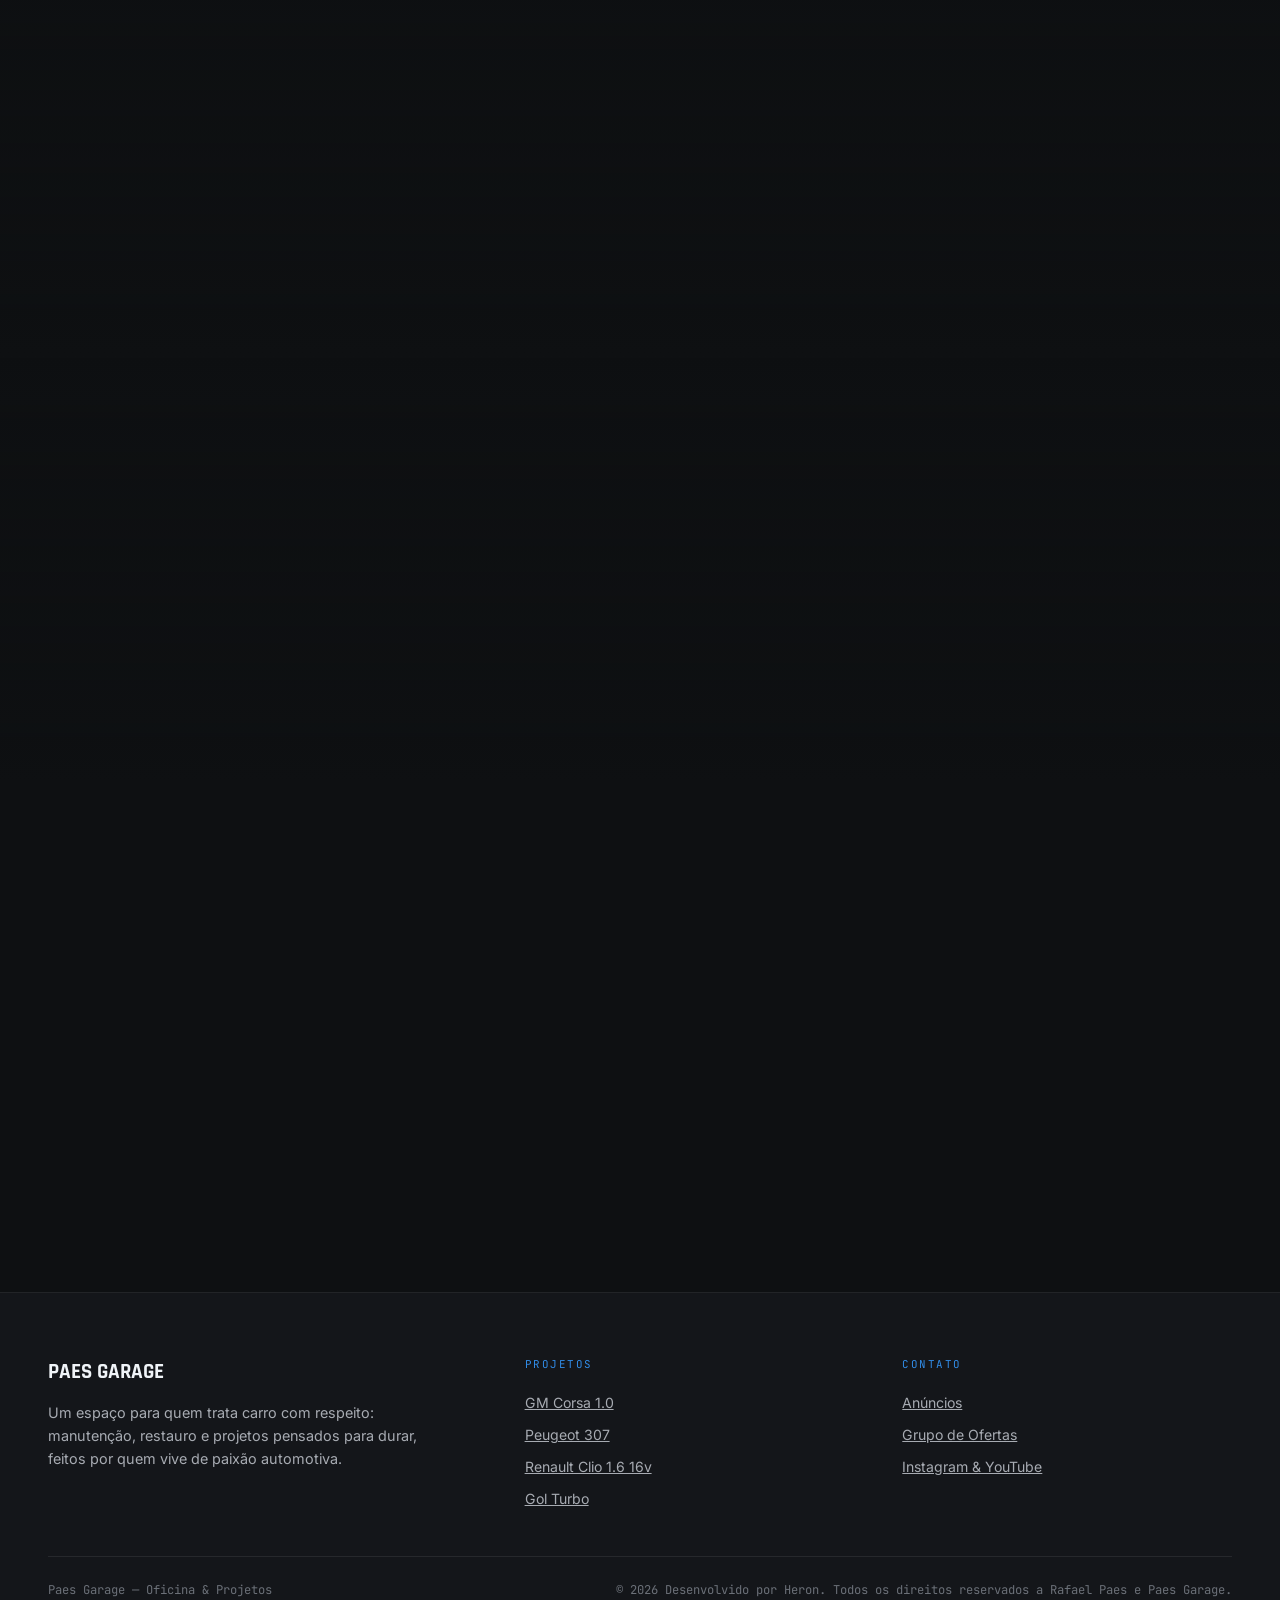
==== commit 330c8c47: "Update/colors-site" ====
--- a/index.html
+++ b/index.html
@@ -4,9 +4,8 @@
 <head>
     <meta charset="UTF-8" />
     <meta name="viewport" content="width=device-width, initial-scale=1.0" />
-    <title>Paes Garage — Oficina, projetos e paixão por carros</title>
-    <meta name="description"
-        content="Paes Garage: restauração, manutenção e projetos automotivos com a pista de Interlagos como pano de fundo." />
+    <title>Paes Garage — Projetos e paixão por carros</title>
+    <meta name="description" content="Paes Garage: restauração, manutenção e projetos automotivos." />
     <link rel="icon" href="./images/icone.jpg" type="image/svg+xml" />
 
     <link rel="preconnect" href="https://fonts.googleapis.com" />
@@ -243,6 +242,87 @@
                                                 </div>
                                             </div>
                                             <button class="btn-primary" data-open-project="gol-branco-turbo">
+                                                Ver Projeto
+                                                <svg width="14" height="14" viewBox="0 0 24 24" fill="none"
+                                                    aria-hidden="true">
+                                                    <path d="M5 12h14M13 6l6 6-6 6" stroke="currentColor"
+                                                        stroke-width="2" stroke-linecap="round"
+                                                        stroke-linejoin="round" />
+                                                </svg>
+                                            </button>
+                                        </div>
+                                    </div>
+                                </div>
+                                <div class="car-slide" id="c4-vts-prata-cactus-card">
+                                    <div class="car-slide__card">
+                                        <div class="car-slide__media">
+                                            <img src="./images/capas/vtr-cactus.png" alt="Citroën C4 VTS prata"
+                                                loading="lazy" />
+                                        </div>
+                                        <div class="car-slide__body">
+                                            <div>
+                                                <div class="car-slide__name">Citroën C4 VTR</div>
+                                                <div class="car-slide__specs">
+                                                    <span class="spec-chip">2.0 16v</span>
+                                                    <span class="spec-chip">Manual</span>
+                                                    <span class="spec-chip">2007</span>
+                                                </div>
+                                            </div>
+                                            <button class="btn-primary" data-open-project="c4-vts">
+                                                Ver Projeto
+                                                <svg width="14" height="14" viewBox="0 0 24 24" fill="none"
+                                                    aria-hidden="true">
+                                                    <path d="M5 12h14M13 6l6 6-6 6" stroke="currentColor"
+                                                        stroke-width="2" stroke-linecap="round"
+                                                        stroke-linejoin="round" />
+                                                </svg>
+                                            </button>
+                                        </div>
+                                    </div>
+                                </div>
+                                <div class="car-slide" id="voyage-preto-card">
+                                    <div class="car-slide__card">
+                                        <div class="car-slide__media">
+                                            <img src="./images/capas/vw-voyage.png" alt="Volkwagem Voyage Preto"
+                                                loading="lazy" />
+                                        </div>
+                                        <div class="car-slide__body">
+                                            <div>
+                                                <div class="car-slide__name">Volkwagem Voyage</div>
+                                                <div class="car-slide__specs">
+                                                    <span class="spec-chip">1.8 AP</span>
+                                                    <span class="spec-chip">Manual</span>
+                                                    <span class="spec-chip">1992</span>
+                                                </div>
+                                            </div>
+                                            <button class="btn-primary" data-open-project="voyage-quadrado">
+                                                Ver Projeto
+                                                <svg width="14" height="14" viewBox="0 0 24 24" fill="none"
+                                                    aria-hidden="true">
+                                                    <path d="M5 12h14M13 6l6 6-6 6" stroke="currentColor"
+                                                        stroke-width="2" stroke-linecap="round"
+                                                        stroke-linejoin="round" />
+                                                </svg>
+                                            </button>
+                                        </div>
+                                    </div>
+                                </div>
+                                <div class="car-slide" id="peugeot-308-vermelho-card">
+                                    <div class="car-slide__card">
+                                        <div class="car-slide__media">
+                                            <img src="./images/capas/peugeot-vermelho-308.png"
+                                                alt="Peugeot 308 Vermelho" loading="lazy" />
+                                        </div>
+                                        <div class="car-slide__body">
+                                            <div>
+                                                <div class="car-slide__name">Peugeot 308 Vermelho</div>
+                                                <div class="car-slide__specs">
+                                                    <span class="spec-chip">2.0 16V</span>
+                                                    <span class="spec-chip">Manual</span>
+                                                    <span class="spec-chip">2013</span>
+                                                </div>
+                                            </div>
+                                            <button class="btn-primary" data-open-project="peugeot-308-vermelho">
                                                 Ver Projeto
                                                 <svg width="14" height="14" viewBox="0 0 24 24" fill="none"
                                                     aria-hidden="true">
--- a/styles/style.css
+++ b/styles/style.css
@@ -6,18 +6,25 @@
 
 /* ---------- 1. Tokens ---------- */
 :root {
-    /* cores */
+    /* Referências de Cores */
+    --carmine-red: #a2142f;      /* Vermelho Carmim (fechado, forte) */
+    --carmine-red-dim: #5f0c1b;  /* Versão escurecida do Vermelho Carmim */
+    --frost-white: #f0f4f8;      /* Branco Geada (luminoso, puro com tom sutil frio) */
+    --pure-white: #ffffff;       /* Branco puro para realces e alto contraste */
+    --france-blue: #318ce7;      /* Azul França (Bleu de France - vivo e brilhante para detalhes) */
+
+    /* cores do sistema */
     --asphalt-950: #0e1012;
     --asphalt-900: #14161a;
     --asphalt-800: #1c1f23;
     --asphalt-700: #292d33;
     --concrete-500: #6b7078;
     --concrete-300: #a7abb2;
-    --paper-100: #edeeec;
-    --paper-050: #f7f7f5;
-    --racing-red: #d8262c;
-    --racing-red-dim: #7d1418;
-    --pit-yellow: #f4c11b;
+    --paper-100: var(--frost-white);
+    --paper-050: var(--pure-white);
+    --racing-red: var(--carmine-red);
+    --racing-red-dim: var(--carmine-red-dim);
+    --pit-yellow: var(--france-blue); /* mapeado para o azul frança como base de detalhes */
 
     /* tipografia */
     --font-display: "Rajdhani", "Arial Narrow", sans-serif;
@@ -96,7 +103,7 @@
 }
 
 :focus-visible {
-    outline: 2px solid var(--pit-yellow);
+    outline: 2px solid var(--france-blue);
     outline-offset: 3px;
 }
 
@@ -110,7 +117,7 @@
     font-size: 0.72rem;
     letter-spacing: 0.22em;
     text-transform: uppercase;
-    color: var(--pit-yellow);
+    color: var(--france-blue);
 }
 
 .sr-only {
@@ -198,7 +205,7 @@
 
 .track-hud .track-path-progress {
     fill: none;
-    stroke: var(--pit-yellow);
+    stroke: var(--france-blue);
     stroke-width: 3;
     stroke-linecap: round;
     stroke-dasharray: 1;
@@ -312,18 +319,19 @@
     font-weight: 600;
     text-transform: uppercase;
     letter-spacing: 0.05em;
-    color: var(--asphalt-950);
-    background: var(--pit-yellow);
+    color: var(--pure-white);
+    background: var(--carmine-red);
     padding: 0.55rem 1.1rem;
     border-radius: 999px;
     text-decoration: none;
-    transition: transform 0.25s var(--ease-out), box-shadow 0.25s var(--ease-out);
+    transition: transform 0.25s var(--ease-out), box-shadow 0.25s var(--ease-out), background 0.25s var(--ease-out);
     white-space: nowrap;
 }
 
 .header__cta:hover {
     transform: translateY(-2px);
-    box-shadow: 0 10px 20px rgba(244, 193, 27, 0.25);
+    background: #bf1838;
+    box-shadow: 0 10px 20px rgba(162, 20, 47, 0.25);
 }
 
 .header__toggle {
@@ -489,7 +497,7 @@
 .hero__scrollcue-line {
     width: 1px;
     height: 34px;
-    background: linear-gradient(180deg, var(--pit-yellow), transparent);
+    background: linear-gradient(180deg, var(--france-blue), transparent);
     animation: scrollcue 1.8s ease-in-out infinite;
 }
 
@@ -581,7 +589,7 @@
 }
 
 .about__dot.is-active {
-    background: var(--pit-yellow);
+    background: var(--france-blue);
     transform: scale(1.25);
 }
 
@@ -729,8 +737,8 @@
     display: inline-flex;
     align-items: center;
     gap: 0.5rem;
-    background: var(--racing-red);
-    color: var(--paper-050);
+    background: var(--carmine-red);
+    color: var(--pure-white);
     font-weight: 600;
     font-size: 0.85rem;
     text-transform: uppercase;
@@ -742,9 +750,9 @@
 }
 
 .btn-primary:hover {
-    background: #ef2d33;
+    background: #bf1838;
     transform: translateY(-2px);
-    box-shadow: 0 12px 24px rgba(216, 38, 44, 0.3);
+    box-shadow: 0 12px 24px rgba(162, 20, 47, 0.3);
 }
 
 .configurator__controls {
@@ -790,7 +798,7 @@
 }
 
 .configurator__dash.is-active {
-    background: var(--pit-yellow);
+    background: var(--france-blue);
     width: 34px;
 }
 
@@ -853,8 +861,8 @@
     position: absolute;
     top: 14px;
     left: 14px;
-    background: var(--pit-yellow);
-    color: var(--asphalt-950);
+    background: var(--france-blue);
+    color: var(--pure-white);
     font-family: var(--font-mono);
     font-size: 0.66rem;
     letter-spacing: 0.06em;
@@ -878,7 +886,7 @@
 
 .ad-card__price {
     font-family: var(--font-mono);
-    color: var(--pit-yellow);
+    color: var(--carmine-red);
     font-size: 1rem;
     margin-top: 0.35rem;
 }
@@ -902,13 +910,13 @@
     text-transform: uppercase;
     letter-spacing: 0.04em;
     color: var(--paper-100);
-    border-bottom: 1px solid var(--racing-red);
+    border-bottom: 1px solid var(--carmine-red);
     padding-bottom: 2px;
     transition: color 0.25s var(--ease-out);
 }
 
 .link-ghost:hover {
-    color: var(--pit-yellow);
+    color: var(--france-blue);
 }
 
 /* ---------- 5.6 Contatos ---------- */
@@ -963,8 +971,8 @@
 
 .contact__link:hover {
     transform: translateY(-3px);
-    border-color: var(--pit-yellow);
-    background: rgba(244, 193, 27, 0.08);
+    border-color: var(--france-blue);
+    background: rgba(49, 140, 231, 0.08);
 }
 
 /* ---------- 5.7 Footer ---------- */
@@ -1002,7 +1010,7 @@
     font-size: 0.68rem;
     letter-spacing: 0.14em;
     text-transform: uppercase;
-    color: var(--pit-yellow);
+    color: var(--france-blue);
     margin-bottom: 0.9rem;
 }
 
@@ -1100,7 +1108,7 @@
 }
 
 .modal__gallery {
-    aspect-ratio: 16 / 8;
+    aspect-ratio: 14 / 8;
     background: var(--asphalt-800);
     border-radius: var(--radius-lg) var(--radius-lg) 0 0;
     overflow: hidden;
@@ -1131,7 +1139,7 @@
 
 .modal__thumb.is-active {
     opacity: 1;
-    border-color: var(--pit-yellow);
+    border-color: var(--france-blue);
 }
 
 .modal__thumb img {
@@ -1213,7 +1221,7 @@
     font-size: 0.62rem;
     letter-spacing: 0.1em;
     text-transform: uppercase;
-    color: var(--pit-yellow);
+    color: var(--france-blue);
     margin-bottom: 0.35rem;
 }
 
